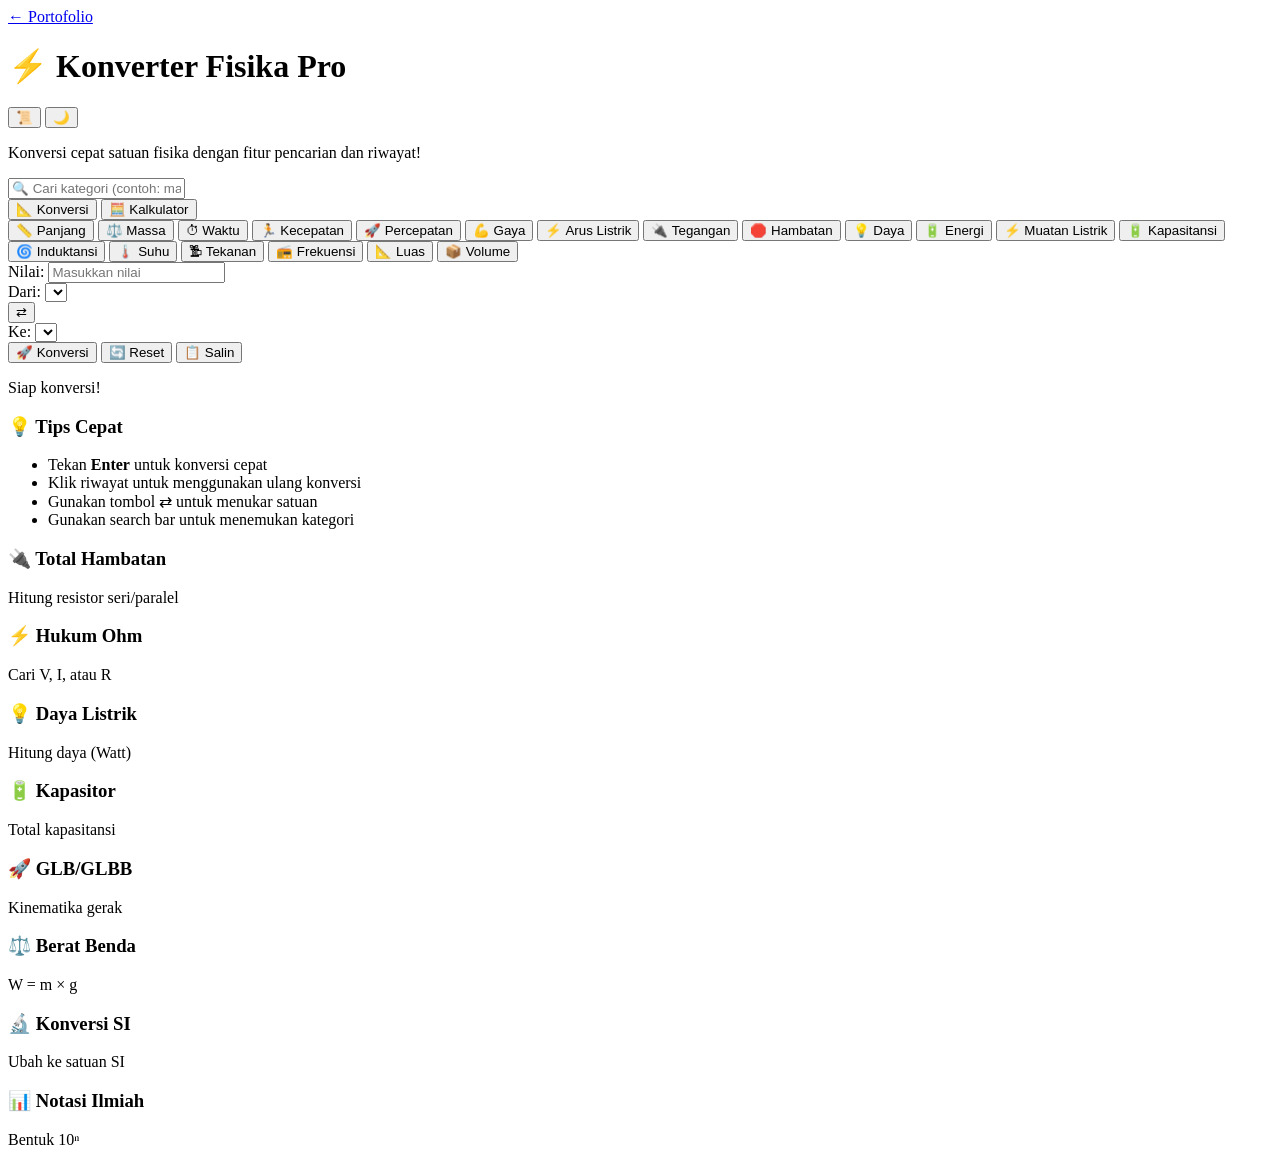
==== projects/kalkulator_fisika/index.html @ 2814cec6 "Update title in index.html" ====
<!DOCTYPE html>
<html lang="id">
<head>
    <meta charset="UTF-8">
    <meta name="viewport" content="width=device-width, initial-scale=1.0">
    <title>Konverter Satuan Fisika </title>
    <link rel="stylesheet" href="styles.css">
</head>
<body>
    <div id="background-layer"></div>
    <div id="app-container">
        <header>
            <div class="header-left">
                <a href="https://eryadin.github.io/Portofolio/" class="back-btn" title="Kembali ke Portofolio">
                    ← Portofolio
                </a>
            </div>
            <h1>⚡ Konverter Fisika Pro</h1>
            <div class="header-controls">
                <button class="icon-btn" id="history-toggle" title="Riwayat">📜</button>
                <button class="icon-btn" id="theme-toggle" title="Tema">🌙</button>
            </div>
        </header>
        <p>Konversi cepat satuan fisika dengan fitur pencarian dan riwayat!</p>
        
        <input type="text" id="search-bar" placeholder="🔍 Cari kategori (contoh: massa, energi, waktu...)">
        
        <!-- Main Tabs -->
        <div class="main-tabs">
            <button class="tab-btn active" data-tab="converter">📐 Konversi</button>
            <button class="tab-btn" data-tab="calculator">🧮 Kalkulator</button>
        </div>

        <!-- Converter Section -->
        <div id="converter-section" class="tab-content active">
            <div id="menu-bar">
                <button class="menu-item active" data-category="panjang">📏 Panjang</button>
                <button class="menu-item" data-category="massa">⚖️ Massa</button>
                <button class="menu-item" data-category="waktu">⏱ Waktu</button>
                <button class="menu-item" data-category="kecepatan">🏃 Kecepatan</button>
                <button class="menu-item" data-category="percepatan">🚀 Percepatan</button>
                <button class="menu-item" data-category="gaya">💪 Gaya</button>
                <button class="menu-item" data-category="arus">⚡ Arus Listrik</button>
                <button class="menu-item" data-category="tegangan">🔌 Tegangan</button>
                <button class="menu-item" data-category="hambatan">🛑 Hambatan</button>
                <button class="menu-item" data-category="daya">💡 Daya</button>
                <button class="menu-item" data-category="energi">🔋 Energi</button>
                <button class="menu-item" data-category="muatan">⚡ Muatan Listrik</button>
                <button class="menu-item" data-category="kapasitansi">🔋 Kapasitansi</button>
                <button class="menu-item" data-category="induktansi">🌀 Induktansi</button>
                <button class="menu-item" data-category="suhu">🌡️ Suhu</button>
                <button class="menu-item" data-category="tekanan">🗜 Tekanan</button>
                <button class="menu-item" data-category="frekuensi">📻 Frekuensi</button>
                <button class="menu-item" data-category="luas">📐 Luas</button>
                <button class="menu-item" data-category="volume">📦 Volume</button>
            </div>
        
            <div class="card input-panel">
                <div class="input-row">
                    <label for="input-value">Nilai:</label>
                    <input type="number" id="input-value" placeholder="Masukkan nilai" step="any">
                </div>
                <div class="swap-container">
                    <div class="input-row" style="flex: 1;">
                        <label for="input-unit">Dari:</label>
                        <select id="input-unit"></select>
                    </div>
                    <button class="swap-btn" id="swap-btn" title="Tukar satuan">⇄</button>
                    <div class="input-row" style="flex: 1;">
                        <label for="output-unit">Ke:</label>
                        <select id="output-unit"></select>
                    </div>
                </div>
                <div class="button-row">
                    <button id="convert-btn">🚀 Konversi</button>
                    <button id="reset-btn">🔄 Reset</button>
                    <button id="copy-btn">📋 Salin</button>
                </div>
            </div>
        
            <div class="card result-panel">
                <p id="result">Siap konversi!</p>
                <p id="equivalence"></p>
                <div id="formula-container"></div>
            </div>

            <div class="card history-panel" id="history-panel" style="display: none;">
                <h3 style="margin: 0 0 10px 0;">📜 Riwayat Konversi</h3>
                <button id="clear-history" style="width: 100%; margin-bottom: 10px;">🗑️ Hapus Semua</button>
                <div id="history-list"></div>
            </div>

            <div class="card tips-panel">
                <h3>💡 Tips Cepat</h3>
                <ul>
                    <li>Tekan <strong>Enter</strong> untuk konversi cepat</li>
                    <li>Klik riwayat untuk menggunakan ulang konversi</li>
                    <li>Gunakan tombol ⇄ untuk menukar satuan</li>
                    <li>Gunakan search bar untuk menemukan kategori</li>
                </ul>
            </div>
        </div>

        <!-- Calculator Section -->
        <div id="calculator-section" class="tab-content">
            <div class="calculator-menu">
                <div class="calc-card" data-calc="resistor">
                    <h3>🔌 Total Hambatan</h3>
                    <p>Hitung resistor seri/paralel</p>
                </div>
                <div class="calc-card" data-calc="ohm">
                    <h3>⚡ Hukum Ohm</h3>
                    <p>Cari V, I, atau R</p>
                </div>
                <div class="calc-card" data-calc="power">
                    <h3>💡 Daya Listrik</h3>
                    <p>Hitung daya (Watt)</p>
                </div>
                <div class="calc-card" data-calc="capacitor">
                    <h3>🔋 Kapasitor</h3>
                    <p>Total kapasitansi</p>
                </div>
                <div class="calc-card" data-calc="motion">
                    <h3>🚀 GLB/GLBB</h3>
                    <p>Kinematika gerak</p>
                </div>
                <div class="calc-card" data-calc="weight">
                    <h3>⚖️ Berat Benda</h3>
                    <p>W = m × g</p>
                </div>
                <div class="calc-card" data-calc="si-converter">
                    <h3>🔬 Konversi SI</h3>
                    <p>Ubah ke satuan SI</p>
                </div>
                <div class="calc-card" data-calc="scientific">
                    <h3>📊 Notasi Ilmiah</h3>
                    <p>Bentuk 10ⁿ</p>
                </div>
            </div>

            <!-- Calculator Panels (Hidden by default) -->
            <div id="calc-panels"></div>
        </div>
    </div>
    <script src="script.js"></script>
</body>
</html>
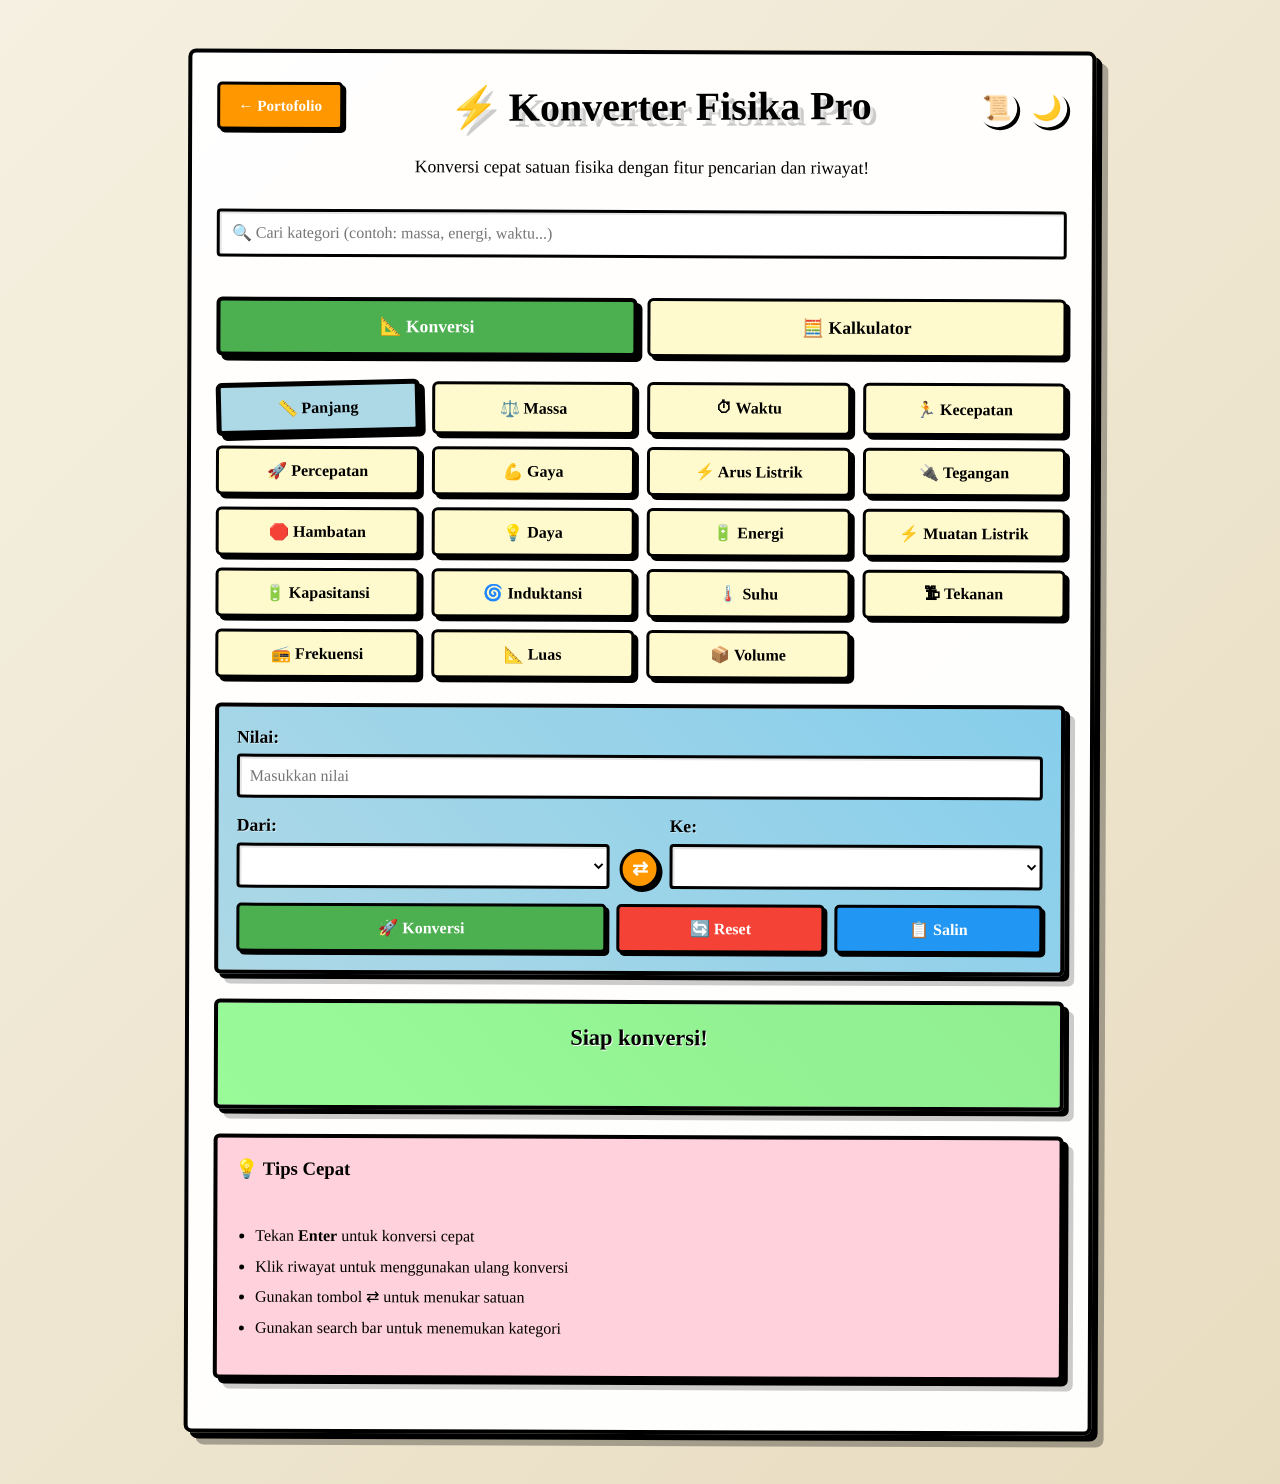
==== commit 229991d8: "Enhance index.html with new calculator features" ====
--- a/projects/kalkulator_fisika/index.html
+++ b/projects/kalkulator_fisika/index.html
@@ -2,8 +2,8 @@
 <html lang="id">
 <head>
     <meta charset="UTF-8">
-    <meta name="viewport" content="width=device-width, initial-scale=1.0">
-    <title>Konverter Satuan Fisika </title>
+    <meta name="viewport" content="width=device-width, initial-scale=1.0, maximum-scale=5.0, user-scalable=yes">
+    <title>Konverter Satuan Fisika</title>
     <link rel="stylesheet" href="styles.css">
 </head>
 <body>
@@ -58,7 +58,7 @@
             <div class="card input-panel">
                 <div class="input-row">
                     <label for="input-value">Nilai:</label>
-                    <input type="number" id="input-value" placeholder="Masukkan nilai" step="any">
+                    <input type="number" inputmode="decimal" id="input-value" placeholder="Masukkan nilai" step="any">
                 </div>
                 <div class="swap-container">
                     <div class="input-row" style="flex: 1;">
@@ -103,7 +103,9 @@
 
         <!-- Calculator Section -->
         <div id="calculator-section" class="tab-content">
+            <h3 style="text-align: center; margin: 20px 0;">🔌 Kalkulator Kelistrikan DC & AC</h3>
             <div class="calculator-menu">
+                <!-- DC Calculators -->
                 <div class="calc-card" data-calc="resistor">
                     <h3>🔌 Total Hambatan</h3>
                     <p>Hitung resistor seri/paralel</p>
@@ -112,14 +114,48 @@
                     <h3>⚡ Hukum Ohm</h3>
                     <p>Cari V, I, atau R</p>
                 </div>
-                <div class="calc-card" data-calc="power">
-                    <h3>💡 Daya Listrik</h3>
-                    <p>Hitung daya (Watt)</p>
+                <div class="calc-card" data-calc="power-dc">
+                    <h3>💡 Daya Listrik DC</h3>
+                    <p>P = VI, I²R, V²/R</p>
                 </div>
                 <div class="calc-card" data-calc="capacitor">
-                    <h3>🔋 Kapasitor</h3>
-                    <p>Total kapasitansi</p>
-                </div>
+                    <h3>🔋 Kapasitor Total</h3>
+                    <p>Seri & Paralel</p>
+                </div>
+                <div class="calc-card" data-calc="inductor">
+                    <h3>🌀 Induktor Total</h3>
+                    <p>Seri & Paralel</p>
+                </div>
+                <div class="calc-card" data-calc="voltage-divider">
+                    <h3>📊 Pembagi Tegangan</h3>
+                    <p>Voltage Divider</p>
+                </div>
+                
+                <!-- AC Calculators -->
+                <div class="calc-card" data-calc="reactance-l">
+                    <h3>🌀 Reaktansi Induktif</h3>
+                    <p>XL = 2πfL</p>
+                </div>
+                <div class="calc-card" data-calc="reactance-c">
+                    <h3>⚡ Reaktansi Kapasitif</h3>
+                    <p>XC = 1/(2πfC)</p>
+                </div>
+                <div class="calc-card" data-calc="impedance">
+                    <h3>⚙️ Impedansi RLC</h3>
+                    <p>Z dari R, XL, XC</p>
+                </div>
+                <div class="calc-card" data-calc="rlc-series">
+                    <h3>🔥 RLC Seri Lengkap</h3>
+                    <p>Dari R, L, C, f</p>
+                </div>
+                <div class="calc-card" data-calc="power-factor">
+                    <h3>📐 Faktor Daya</h3>
+                    <p>cos φ = R/Z</p>
+                </div>
+            </div>
+
+            <h3 style="text-align: center; margin: 30px 0 20px 0;">⚙️ Kalkulator Mekanika & Fisika Dasar</h3>
+            <div class="calculator-menu">
                 <div class="calc-card" data-calc="motion">
                     <h3>🚀 GLB/GLBB</h3>
                     <p>Kinematika gerak</p>
@@ -127,6 +163,26 @@
                 <div class="calc-card" data-calc="weight">
                     <h3>⚖️ Berat Benda</h3>
                     <p>W = m × g</p>
+                </div>
+                <div class="calc-card" data-calc="energy">
+                    <h3>⚡ Energi Kinetik & Potensial</h3>
+                    <p>Ek, Ep, Em</p>
+                </div>
+                <div class="calc-card" data-calc="momentum">
+                    <h3>🎯 Momentum & Impuls</h3>
+                    <p>p = mv, I = FΔt</p>
+                </div>
+                <div class="calc-card" data-calc="work-power">
+                    <h3>🔧 Usaha & Daya</h3>
+                    <p>W = Fs, P = W/t</p>
+                </div>
+                <div class="calc-card" data-calc="density">
+                    <h3>📦 Massa Jenis</h3>
+                    <p>ρ = m/V</p>
+                </div>
+                <div class="calc-card" data-calc="electric-energy">
+                    <h3>💡 Energi Listrik</h3>
+                    <p>kWh & biaya</p>
                 </div>
                 <div class="calc-card" data-calc="si-converter">
                     <h3>🔬 Konversi SI</h3>
@@ -142,6 +198,9 @@
             <div id="calc-panels"></div>
         </div>
     </div>
-    <script src="script.js"></script>
+    
+    <!-- Load JavaScript files -->
+    <script src="js/calculators.js"></script>
+    <script src="js/main.js"></script>
 </body>
 </html>
--- a/projects/kalkulator_fisika/styles.css
+++ b/projects/kalkulator_fisika/styles.css
@@ -0,0 +1,825 @@
+/* ==================== ROOT VARIABLES ==================== */
+:root {
+    --bg-color: linear-gradient(135deg, #f5f0e1, #e8dcc0);
+    --app-bg: rgba(255, 255, 255, 0.95);
+    --card-bg: #fffacd;
+    --input-bg: linear-gradient(45deg, #add8e6, #87ceeb);
+    --result-bg: linear-gradient(45deg, #98fb98, #90ee90);
+    --text-color: #000;
+    --shadow: 6px 6px 0px #000, 12px 12px 0px rgba(0,0,0,0.3);
+    --symbol-color: #333;
+    --symbol-opacity: 0.08;
+    --history-bg: #ffe4b5;
+    --tips-bg: #ffd1dc;
+}
+
+.dark {
+    --bg-color: linear-gradient(135deg, #2c2c2c, #1a1a1a);
+    --app-bg: rgba(30, 30, 30, 0.95);
+    --card-bg: #444;
+    --input-bg: linear-gradient(45deg, #1e3a5f, #2c5aa0);
+    --result-bg: linear-gradient(45deg, #2d5016, #4a7c2a);
+    --text-color: #e0e0e0;
+    --shadow: 6px 6px 0px #333, 12px 12px 0px rgba(0,0,0,0.5);
+    --symbol-color: #aaa;
+    --symbol-opacity: 0.05;
+    --history-bg: #3a3a3a;
+    --tips-bg: #4a4a4a;
+}
+
+/* ==================== BODY & BACKGROUND ==================== */
+body {
+    font-family: 'Comic Sans MS', cursive;
+    margin: 0;
+    padding: 0;
+    background: var(--bg-color);
+    color: var(--text-color);
+    overflow-x: hidden;
+    line-height: 1.4;
+    transition: background 0.3s ease, color 0.3s ease;
+}
+
+#background-layer {
+    position: fixed;
+    top: 0;
+    left: 0;
+    width: 140vw;
+    height: 140vh;
+    pointer-events: none;
+    z-index: -1;
+    overflow: visible;
+}
+
+.symbol {
+    position: absolute;
+    font-size: 1rem;
+    opacity: var(--symbol-opacity);
+    color: var(--symbol-color);
+    font-weight: bold;
+    animation: float 30s ease-in-out infinite;
+}
+
+@keyframes float {
+    0%, 100% { transform: translateY(0px) translateX(0px); }
+    25% { transform: translateY(-15px) translateX(10px); }
+    50% { transform: translateY(10px) translateX(-15px); }
+    75% { transform: translateY(-10px) translateX(15px); }
+}
+
+/* ==================== APP CONTAINER ==================== */
+#app-container {
+    position: relative;
+    max-width: 850px;
+    margin: 50px auto;
+    padding: 25px;
+    background: var(--app-bg);
+    border: 4px solid #000;
+    border-radius: 8px;
+    box-shadow: var(--shadow);
+    z-index: 1;
+    transform: rotate(0.2deg);
+}
+
+/* ==================== HEADER ==================== */
+header {
+    display: flex;
+    justify-content: space-between;
+    align-items: center;
+    margin-bottom: 20px;
+    gap: 15px;
+}
+
+.header-left {
+    flex-shrink: 0;
+}
+
+.back-btn {
+    display: inline-block;
+    padding: 10px 18px;
+    background: #ff9800;
+    color: white;
+    text-decoration: none;
+    border: 3px solid #000;
+    border-radius: 5px;
+    box-shadow: 3px 3px 0px #000;
+    font-weight: bold;
+    font-size: 0.95rem;
+    transition: all 0.1s ease;
+    white-space: nowrap;
+}
+
+.back-btn:hover {
+    transform: translate(2px, 2px);
+    box-shadow: 1px 1px 0px #000;
+    background: #f57c00;
+}
+
+.back-btn:active {
+    transform: translate(3px, 3px);
+    box-shadow: 0px 0px 0px #000;
+}
+
+h1 {
+    text-align: center;
+    color: var(--text-color);
+    font-size: 2.5rem;
+    text-shadow: 3px 3px 0px rgba(255,255,255,0.5), 6px 6px 0px rgba(0,0,0,0.2);
+    margin: 0;
+    transform: rotate(-0.5deg);
+    flex: 1;
+}
+
+.header-controls {
+    display: flex;
+    gap: 10px;
+}
+
+.icon-btn {
+    background: none;
+    border: none;
+    font-size: 1.5rem;
+    cursor: pointer;
+    padding: 5px;
+    border-radius: 50%;
+    transition: background 0.2s ease;
+}
+
+.icon-btn:hover {
+    background: rgba(0,0,0,0.1);
+    transform: scale(1.1);
+}
+
+/* ==================== GENERAL TEXT ==================== */
+p {
+    text-align: center;
+    font-size: 1.1rem;
+    margin: 10px 0;
+    color: var(--text-color);
+}
+
+h3 {
+    color: var(--text-color);
+    margin: 0 0 10px 0;
+}
+
+/* ==================== SEARCH BAR ==================== */
+#search-bar {
+    margin: 20px 0;
+    padding: 12px;
+    width: 100%;
+    border: 3px solid #000;
+    border-radius: 4px;
+    background: #fff;
+    font-family: inherit;
+    font-size: 1rem;
+    box-shadow: inset 2px 2px 0px rgba(0,0,0,0.1);
+    color: #000;
+    box-sizing: border-box;
+}
+
+#search-bar:focus {
+    outline: none;
+    border-color: #ff5722;
+    box-shadow: inset 2px 2px 0px rgba(0,0,0,0.1), 0 0 5px rgba(255,87,34,0.5);
+}
+
+/* ==================== TABS ==================== */
+.main-tabs {
+    display: flex;
+    gap: 10px;
+    margin: 20px 0;
+}
+
+.tab-btn {
+    flex: 1;
+    padding: 15px;
+    background: var(--card-bg);
+    border: 3px solid #000;
+    border-radius: 6px;
+    box-shadow: 4px 4px 0px #000;
+    cursor: pointer;
+    font-family: inherit;
+    font-weight: bold;
+    font-size: 1.1rem;
+    color: var(--text-color);
+    transition: all 0.1s ease;
+}
+
+.tab-btn:hover {
+    transform: translate(2px, 2px);
+    box-shadow: 2px 2px 0px #000;
+    background: #ffe066;
+}
+
+.tab-btn.active {
+    background: #4caf50;
+    color: white;
+    border-width: 4px;
+    box-shadow: 5px 5px 0px #000;
+}
+
+.tab-content {
+    display: none;
+}
+
+.tab-content.active {
+    display: block;
+}
+
+/* ==================== MENU BAR ==================== */
+#menu-bar {
+    display: grid;
+    grid-template-columns: repeat(4, 1fr);
+    gap: 12px;
+    margin: 25px 0;
+}
+
+.menu-item {
+    padding: 12px 18px;
+    background: var(--card-bg);
+    border: 3px solid #000;
+    border-radius: 6px;
+    box-shadow: 4px 4px 0px #000;
+    cursor: pointer;
+    font-family: inherit;
+    font-weight: bold;
+    font-size: 1rem;
+    color: var(--text-color);
+    transition: all 0.1s ease;
+    transform: rotate(0deg);
+}
+
+.menu-item:hover {
+    transform: translate(2px, 2px) rotate(0.5deg);
+    box-shadow: 2px 2px 0px #000;
+    background: #ffe066;
+}
+
+.menu-item.active {
+    border-width: 5px;
+    transform: rotate(-1.5deg);
+    background: #add8e6;
+    box-shadow: 5px 5px 0px #000;
+}
+
+.menu-item.hidden {
+    display: none;
+}
+
+/* ==================== CARDS ==================== */
+.card {
+    margin: 25px 0;
+    padding: 18px;
+    background: var(--card-bg);
+    border: 4px solid #000;
+    border-radius: 6px;
+    box-shadow: 5px 5px 0px #000, 10px 10px 0px rgba(0,0,0,0.2);
+    display: flex;
+    flex-direction: column;
+    gap: 15px;
+    transform: rotate(0deg);
+}
+
+.input-panel {
+    background: var(--input-bg);
+}
+
+.result-panel {
+    background: var(--result-bg);
+    font-size: 1.3rem;
+    font-weight: bold;
+    color: #d32f2f;
+    text-shadow: 1px 1px 0px #fff;
+}
+
+.history-panel {
+    background: var(--history-bg);
+    max-height: 400px;
+    overflow-y: auto;
+}
+
+.tips-panel {
+    background: var(--tips-bg);
+}
+
+.tips-panel ul {
+    margin: 10px 0;
+    padding-left: 20px;
+}
+
+.tips-panel li {
+    margin: 8px 0;
+    color: var(--text-color);
+}
+
+/* ==================== HISTORY ITEMS ==================== */
+.history-item {
+    padding: 10px;
+    margin: 5px 0;
+    background: rgba(255,255,255,0.5);
+    border: 2px solid #000;
+    border-radius: 4px;
+    cursor: pointer;
+    transition: all 0.1s ease;
+    display: flex;
+    justify-content: space-between;
+    align-items: center;
+}
+
+.dark .history-item {
+    background: rgba(100,100,100,0.5);
+}
+
+.history-item:hover {
+    background: rgba(255,255,255,0.8);
+    transform: translateX(5px);
+}
+
+.dark .history-item:hover {
+    background: rgba(150,150,150,0.8);
+}
+
+.history-item-content {
+    flex: 1;
+}
+
+.history-timestamp {
+    font-size: 0.7rem;
+    color: #666;
+    margin-top: 3px;
+}
+
+.delete-btn {
+    background: #f44336;
+    color: white;
+    border: 2px solid #000;
+    border-radius: 3px;
+    padding: 5px 10px;
+    cursor: pointer;
+    font-size: 0.8rem;
+    font-weight: bold;
+}
+
+.delete-btn:hover {
+    background: #d32f2f;
+}
+
+/* ==================== INPUT ROWS & SWAP ==================== */
+.input-row {
+    display: flex;
+    flex-direction: column;
+    gap: 5px;
+}
+
+.swap-container {
+    display: flex;
+    align-items: flex-end;
+    gap: 10px;
+}
+
+.swap-btn {
+    background: #ff9800;
+    color: white;
+    border: 3px solid #000;
+    border-radius: 50%;
+    width: 40px;
+    height: 40px;
+    font-size: 1.2rem;
+    cursor: pointer;
+    box-shadow: 3px 3px 0px #000;
+    transition: all 0.2s ease;
+    margin-bottom: 0;
+    padding: 0;
+}
+
+.swap-btn:hover {
+    transform: rotate(180deg);
+    background: #f57c00;
+}
+
+.button-row {
+    display: flex;
+    gap: 10px;
+}
+
+/* ==================== FORM ELEMENTS ==================== */
+label {
+    font-weight: bold;
+    color: var(--text-color);
+    font-size: 1.1rem;
+    text-shadow: 1px 1px 0px rgba(255,255,255,0.5);
+}
+
+input, select {
+    padding: 10px;
+    border: 3px solid #000;
+    border-radius: 4px;
+    background: #fff;
+    font-family: inherit;
+    font-size: 1rem;
+    box-shadow: inset 2px 2px 0px rgba(0,0,0,0.1);
+    color: #000;
+}
+
+input:focus, select:focus {
+    outline: none;
+    border-color: #ff5722;
+    box-shadow: inset 2px 2px 0px rgba(0,0,0,0.1), 0 0 5px rgba(255,87,34,0.5);
+}
+
+/* ==================== BUTTONS ==================== */
+button {
+    padding: 12px 20px;
+    background: #ffeb3b;
+    border: 3px solid #000;
+    border-radius: 5px;
+    box-shadow: 3px 3px 0px #000;
+    cursor: pointer;
+    font-family: inherit;
+    font-weight: bold;
+    font-size: 1rem;
+    color: #000;
+    transition: all 0.1s ease;
+}
+
+button:hover {
+    transform: translate(2px, 2px);
+    box-shadow: 1px 1px 0px #000;
+    background: #fdd835;
+}
+
+button:active {
+    transform: translate(3px, 3px);
+    box-shadow: 0px 0px 0px #000;
+}
+
+#convert-btn {
+    background: #4caf50;
+    color: white;
+    flex: 2;
+}
+
+#convert-btn:hover {
+    background: #45a049;
+}
+
+#reset-btn {
+    background: #f44336;
+    color: white;
+    flex: 1;
+}
+
+#reset-btn:hover {
+    background: #d32f2f;
+}
+
+#copy-btn {
+    background: #2196f3;
+    color: white;
+    flex: 1;
+}
+
+#copy-btn:hover {
+    background: #1976d2;
+}
+
+#clear-history {
+    background: #ff5722;
+    color: white;
+}
+
+#clear-history:hover {
+    background: #e64a19;
+}
+
+/* ==================== RESULT & FORMULA ==================== */
+#result {
+    margin: 0;
+    font-size: 1.4rem;
+    text-align: center;
+}
+
+#equivalence {
+    margin: 5px 0 0;
+    font-size: 1rem;
+    color: #555;
+    text-align: center;
+    font-style: italic;
+}
+
+.dark #equivalence {
+    color: #aaa;
+}
+
+.formula-box {
+    background: rgba(255,255,255,0.7);
+    padding: 10px;
+    border: 2px solid #000;
+    border-radius: 4px;
+    margin-top: 10px;
+    font-size: 0.9rem;
+    text-align: center;
+    color: #000;
+}
+
+.dark .formula-box {
+    background: rgba(100,100,100,0.7);
+    color: #fff;
+}
+
+/* ==================== NOTIFICATIONS ==================== */
+.notification {
+    position: fixed;
+    top: 20px;
+    right: 20px;
+    background: #4caf50;
+    color: white;
+    padding: 15px 20px;
+    border: 3px solid #000;
+    border-radius: 5px;
+    box-shadow: 4px 4px 0px #000;
+    z-index: 1000;
+    animation: slideIn 0.3s ease;
+}
+
+@keyframes slideIn {
+    from {
+        transform: translateX(400px);
+        opacity: 0;
+    }
+    to {
+        transform: translateX(0);
+        opacity: 1;
+    }
+}
+
+/* ==================== CALCULATOR CARDS ==================== */
+.calculator-menu {
+    display: grid;
+    grid-template-columns: repeat(auto-fit, minmax(250px, 1fr));
+    gap: 15px;
+    margin: 20px 0;
+}
+
+.calc-card {
+    padding: 20px;
+    background: var(--card-bg);
+    border: 3px solid #000;
+    border-radius: 6px;
+    box-shadow: 4px 4px 0px #000;
+    cursor: pointer;
+    transition: all 0.1s ease;
+    transform: rotate(0deg);
+}
+
+.calc-card:hover {
+    transform: translate(2px, 2px) rotate(0.5deg);
+    box-shadow: 2px 2px 0px #000;
+    background: #add8e6;
+}
+
+.calc-card h3 {
+    margin: 0 0 10px 0;
+    font-size: 1.3rem;
+}
+
+.calc-card p {
+    margin: 0;
+    font-size: 0.9rem;
+    color: #666;
+    text-align: left;
+}
+
+.dark .calc-card p {
+    color: #aaa;
+}
+
+/* ==================== CALCULATOR PANELS ==================== */
+.calc-panel {
+    margin: 20px 0;
+}
+
+.calc-panel-header {
+    display: flex;
+    justify-content: space-between;
+    align-items: center;
+    margin-bottom: 15px;
+}
+
+.calc-panel-header h2 {
+    margin: 0;
+    color: var(--text-color);
+}
+
+.close-calc-btn {
+    background: #f44336;
+    color: white;
+    padding: 8px 15px;
+    border: 3px solid #000;
+    border-radius: 5px;
+    cursor: pointer;
+    font-weight: bold;
+}
+
+.calc-input-group {
+    margin: 15px 0;
+}
+
+.calc-input-group label {
+    display: block;
+    margin-bottom: 5px;
+}
+
+.calc-input-group small {
+    display: block;
+    margin-top: 5px;
+    font-size: 0.85rem;
+}
+
+.calc-result-box {
+    background: var(--result-bg);
+    padding: 20px;
+    border: 4px solid #000;
+    border-radius: 6px;
+    margin-top: 20px;
+    box-shadow: 5px 5px 0px #000;
+}
+
+.calc-result-box h3 {
+    margin: 0 0 10px 0;
+    color: #2e7d32;
+}
+
+.calc-formula {
+    background: rgba(255,255,255,0.7);
+    padding: 10px;
+    border: 2px solid #000;
+    border-radius: 4px;
+    margin: 10px 0;
+    font-family: 'Courier New', monospace;
+    color: #000;
+}
+
+.dark .calc-formula {
+    background: rgba(100,100,100,0.7);
+    color: #fff;
+}
+
+.resistor-inputs {
+    display: flex;
+    flex-wrap: wrap;
+    gap: 10px;
+}
+
+.resistor-input-item {
+    flex: 1;
+    min-width: 150px;
+}
+
+.add-resistor-btn {
+    background: #2196f3;
+    color: white;
+    margin-top: 10px;
+    width: 100%;
+}
+
+.mode-selector {
+    display: flex;
+    gap: 10px;
+    margin: 15px 0;
+}
+
+.mode-btn {
+    flex: 1;
+    padding: 10px;
+    background: #e0e0e0;
+    border: 3px solid #000;
+    border-radius: 5px;
+    cursor: pointer;
+    color: #000;
+}
+
+.mode-btn.active {
+    background: #4caf50;
+    color: white;
+}
+
+/* ==================== SCROLLBAR STYLING ==================== */
+.history-panel::-webkit-scrollbar {
+    width: 8px;
+}
+
+.history-panel::-webkit-scrollbar-track {
+    background: rgba(0,0,0,0.1);
+    border-radius: 4px;
+}
+
+.history-panel::-webkit-scrollbar-thumb {
+    background: #888;
+    border-radius: 4px;
+}
+
+.history-panel::-webkit-scrollbar-thumb:hover {
+    background: #555;
+}
+
+/* ==================== RESPONSIVE DESIGN ==================== */
+@media (max-width: 768px) {
+    #app-container {
+        max-width: 95%;
+        margin: 20px auto;
+        padding: 15px;
+        transform: none;
+    }
+    
+    header {
+        flex-wrap: wrap;
+        gap: 10px;
+    }
+    
+    .header-left {
+        order: 1;
+        width: 100%;
+    }
+    
+    .back-btn {
+        width: 100%;
+        text-align: center;
+        padding: 12px;
+        font-size: 1rem;
+    }
+    
+    h1 {
+        order: 2;
+        font-size: 1.8rem;
+        transform: none;
+        width: 100%;
+    }
+    
+    .header-controls {
+        order: 3;
+        width: 100%;
+        justify-content: center;
+        gap: 15px;
+    }
+    
+    .main-tabs {
+        flex-direction: column;
+    }
+    
+    .tab-btn {
+        padding: 12px;
+        font-size: 1rem;
+    }
+    
+    #menu-bar {
+        grid-template-columns: repeat(2, 1fr);
+        gap: 8px;
+    }
+    
+    .menu-item {
+        padding: 10px 15px;
+        font-size: 0.9rem;
+    }
+    
+    .card {
+        padding: 15px;
+        gap: 12px;
+        transform: none;
+    }
+    
+    .button-row {
+        flex-direction: column;
+    }
+    
+    button {
+        width: 100%;
+    }
+    
+    .swap-container {
+        flex-direction: column;
+        align-items: stretch;
+    }
+    
+    .swap-btn {
+        width: 100%;
+        border-radius: 5px;
+        margin: 5px 0;
+    }
+    
+    .swap-btn:hover {
+        transform: rotate(90deg);
+    }
+    
+    .calculator-menu {
+        grid-template-columns: 1fr;
+    }
+    
+    .resistor-inputs {
+        flex-direction: column;
+    }
+    
+    .resistor-input-item {
+        min-width: 100%;
+    }
+}
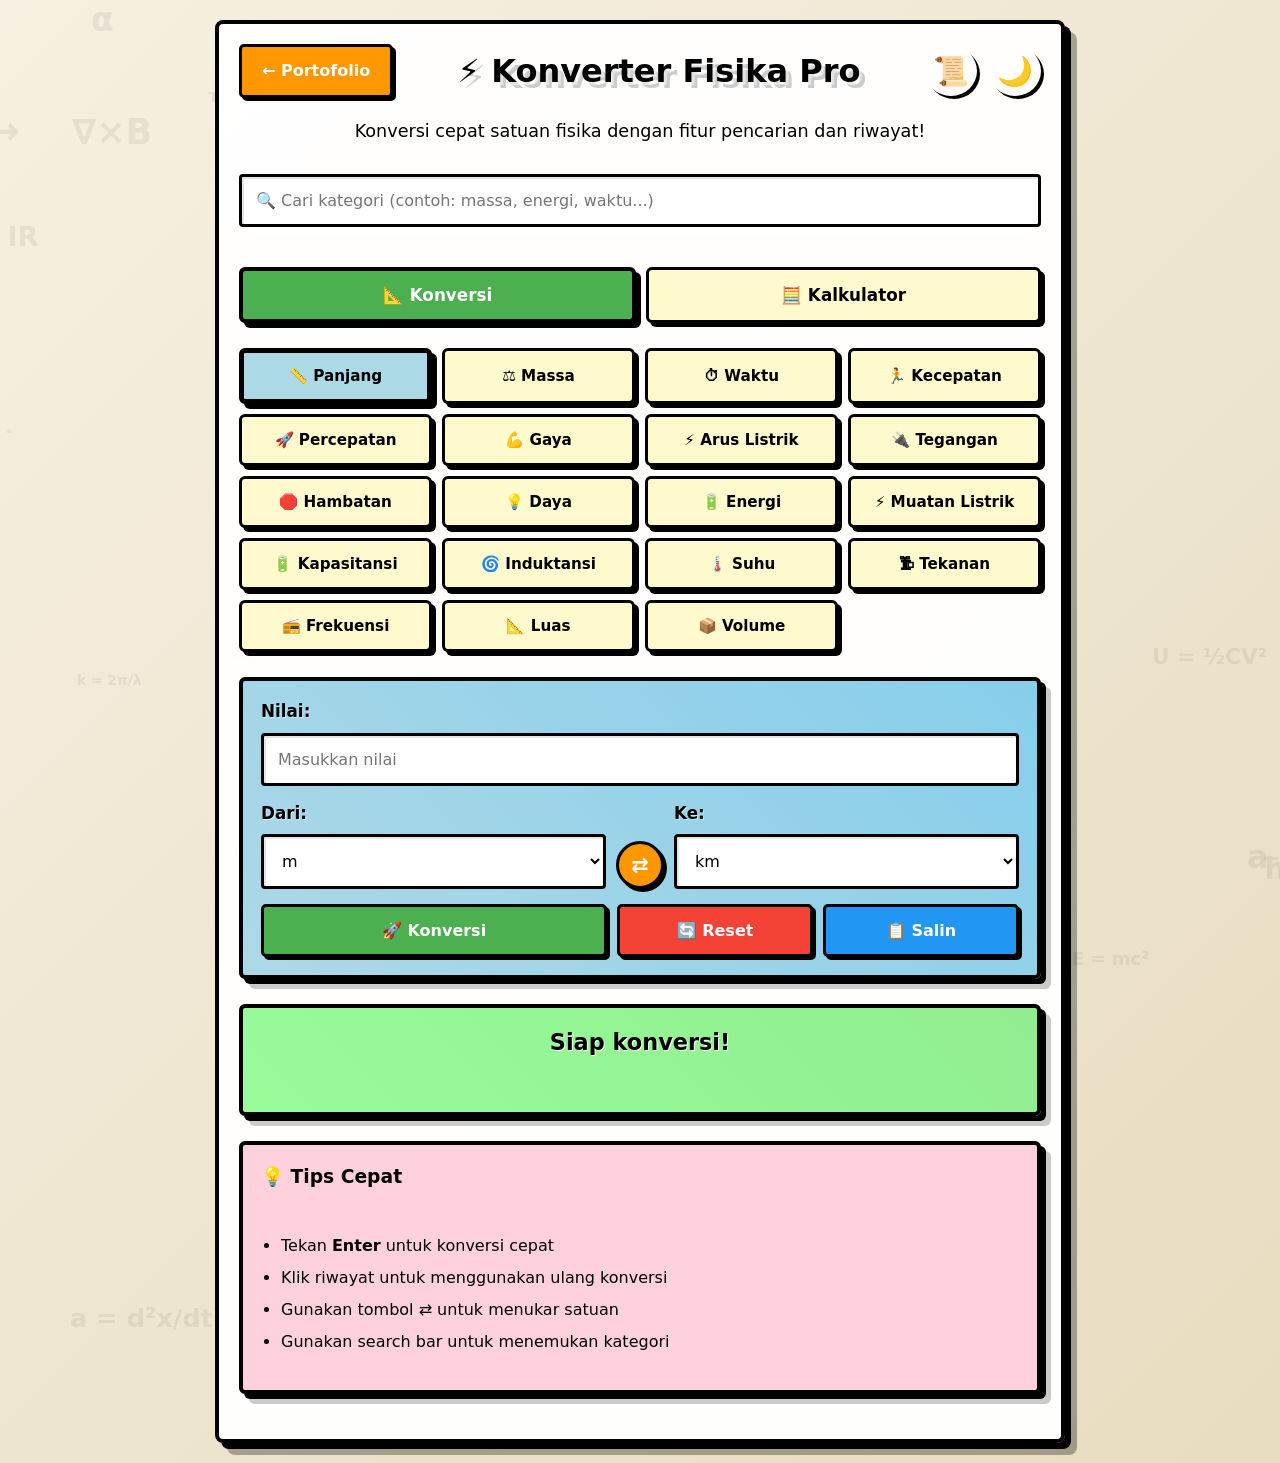
==== commit 30ec054b: "Update script loading order in index.html" ====
--- a/projects/kalkulator_fisika/index.html
+++ b/projects/kalkulator_fisika/index.html
@@ -199,8 +199,10 @@
         </div>
     </div>
     
-    <!-- Load JavaScript files -->
-    <script src="js/calculators.js"></script>
+    <!-- Load JavaScript files IN ORDER -->
+    <script src="js/data.js"></script>
+    <script src="js/calc-listrik.js"></script>
+    <script src="js/calc-mekanika.js"></script>
     <script src="js/main.js"></script>
 </body>
 </html>
--- a/projects/kalkulator_fisika/styles.css
+++ b/projects/kalkulator_fisika/styles.css
@@ -28,15 +28,22 @@
 }
 
 /* ==================== BODY & BACKGROUND ==================== */
-body {
-    font-family: 'Comic Sans MS', cursive;
+* {
     margin: 0;
     padding: 0;
+    box-sizing: border-box;
+}
+
+body {
+    font-family: system-ui, -apple-system, BlinkMacSystemFont, "Segoe UI", Roboto, "Helvetica Neue", Arial, sans-serif;
     background: var(--bg-color);
     color: var(--text-color);
     overflow-x: hidden;
-    line-height: 1.4;
+    line-height: 1.5;
     transition: background 0.3s ease, color 0.3s ease;
+    -webkit-font-smoothing: antialiased;
+    -moz-osx-font-smoothing: grayscale;
+    -webkit-tap-highlight-color: transparent;
 }
 
 #background-layer {
@@ -56,28 +63,28 @@
     opacity: var(--symbol-opacity);
     color: var(--symbol-color);
     font-weight: bold;
-    animation: float 30s ease-in-out infinite;
+    animation: float 50s ease-in-out infinite;
+    will-change: transform;
 }
 
 @keyframes float {
     0%, 100% { transform: translateY(0px) translateX(0px); }
-    25% { transform: translateY(-15px) translateX(10px); }
-    50% { transform: translateY(10px) translateX(-15px); }
-    75% { transform: translateY(-10px) translateX(15px); }
+    25% { transform: translateY(-10px) translateX(8px); }
+    50% { transform: translateY(8px) translateX(-10px); }
+    75% { transform: translateY(-8px) translateX(10px); }
 }
 
 /* ==================== APP CONTAINER ==================== */
 #app-container {
     position: relative;
     max-width: 850px;
-    margin: 50px auto;
-    padding: 25px;
+    margin: 20px auto;
+    padding: 20px;
     background: var(--app-bg);
     border: 4px solid #000;
     border-radius: 8px;
     box-shadow: var(--shadow);
     z-index: 1;
-    transform: rotate(0.2deg);
 }
 
 /* ==================== HEADER ==================== */
@@ -87,6 +94,7 @@
     align-items: center;
     margin-bottom: 20px;
     gap: 15px;
+    flex-wrap: wrap;
 }
 
 .header-left {
@@ -94,8 +102,11 @@
 }
 
 .back-btn {
-    display: inline-block;
-    padding: 10px 18px;
+    display: inline-flex;
+    align-items: center;
+    justify-content: center;
+    padding: 12px 20px;
+    min-height: 48px;
     background: #ff9800;
     color: white;
     text-decoration: none;
@@ -103,50 +114,51 @@
     border-radius: 5px;
     box-shadow: 3px 3px 0px #000;
     font-weight: bold;
-    font-size: 0.95rem;
-    transition: all 0.1s ease;
+    font-size: 1rem;
+    transition: all 0.2s ease;
     white-space: nowrap;
-}
-
-.back-btn:hover {
-    transform: translate(2px, 2px);
-    box-shadow: 1px 1px 0px #000;
-    background: #f57c00;
+    touch-action: manipulation;
 }
 
 .back-btn:active {
     transform: translate(3px, 3px);
     box-shadow: 0px 0px 0px #000;
+    background: #f57c00;
 }
 
 h1 {
     text-align: center;
     color: var(--text-color);
-    font-size: 2.5rem;
+    font-size: 2rem;
     text-shadow: 3px 3px 0px rgba(255,255,255,0.5), 6px 6px 0px rgba(0,0,0,0.2);
     margin: 0;
-    transform: rotate(-0.5deg);
     flex: 1;
 }
 
 .header-controls {
     display: flex;
-    gap: 10px;
+    gap: 12px;
 }
 
 .icon-btn {
     background: none;
     border: none;
-    font-size: 1.5rem;
+    font-size: 1.8rem;
     cursor: pointer;
-    padding: 5px;
+    padding: 8px;
+    min-width: 48px;
+    min-height: 48px;
     border-radius: 50%;
-    transition: background 0.2s ease;
-}
-
-.icon-btn:hover {
-    background: rgba(0,0,0,0.1);
-    transform: scale(1.1);
+    transition: background 0.3s ease;
+    display: flex;
+    align-items: center;
+    justify-content: center;
+    touch-action: manipulation;
+}
+
+.icon-btn:active {
+    background: rgba(0,0,0,0.2);
+    transform: scale(0.95);
 }
 
 /* ==================== GENERAL TEXT ==================== */
@@ -165,8 +177,9 @@
 /* ==================== SEARCH BAR ==================== */
 #search-bar {
     margin: 20px 0;
-    padding: 12px;
+    padding: 14px;
     width: 100%;
+    min-height: 48px;
     border: 3px solid #000;
     border-radius: 4px;
     background: #fff;
@@ -174,7 +187,6 @@
     font-size: 1rem;
     box-shadow: inset 2px 2px 0px rgba(0,0,0,0.1);
     color: #000;
-    box-sizing: border-box;
 }
 
 #search-bar:focus {
@@ -192,7 +204,8 @@
 
 .tab-btn {
     flex: 1;
-    padding: 15px;
+    padding: 14px;
+    min-height: 48px;
     background: var(--card-bg);
     border: 3px solid #000;
     border-radius: 6px;
@@ -200,12 +213,13 @@
     cursor: pointer;
     font-family: inherit;
     font-weight: bold;
-    font-size: 1.1rem;
+    font-size: 1.05rem;
     color: var(--text-color);
-    transition: all 0.1s ease;
-}
-
-.tab-btn:hover {
+    transition: all 0.2s ease;
+    touch-action: manipulation;
+}
+
+.tab-btn:active {
     transform: translate(2px, 2px);
     box-shadow: 2px 2px 0px #000;
     background: #ffe066;
@@ -229,13 +243,14 @@
 /* ==================== MENU BAR ==================== */
 #menu-bar {
     display: grid;
-    grid-template-columns: repeat(4, 1fr);
-    gap: 12px;
+    grid-template-columns: repeat(auto-fit, minmax(140px, 1fr));
+    gap: 10px;
     margin: 25px 0;
 }
 
 .menu-item {
-    padding: 12px 18px;
+    padding: 14px;
+    min-height: 48px;
     background: var(--card-bg);
     border: 3px solid #000;
     border-radius: 6px;
@@ -243,21 +258,24 @@
     cursor: pointer;
     font-family: inherit;
     font-weight: bold;
-    font-size: 1rem;
+    font-size: 0.95rem;
     color: var(--text-color);
-    transition: all 0.1s ease;
-    transform: rotate(0deg);
-}
-
-.menu-item:hover {
-    transform: translate(2px, 2px) rotate(0.5deg);
+    transition: all 0.2s ease;
+    display: flex;
+    align-items: center;
+    justify-content: center;
+    text-align: center;
+    touch-action: manipulation;
+}
+
+.menu-item:active {
+    transform: translate(2px, 2px);
     box-shadow: 2px 2px 0px #000;
     background: #ffe066;
 }
 
 .menu-item.active {
     border-width: 5px;
-    transform: rotate(-1.5deg);
     background: #add8e6;
     box-shadow: 5px 5px 0px #000;
 }
@@ -277,7 +295,6 @@
     display: flex;
     flex-direction: column;
     gap: 15px;
-    transform: rotate(0deg);
 }
 
 .input-panel {
@@ -296,6 +313,7 @@
     background: var(--history-bg);
     max-height: 400px;
     overflow-y: auto;
+    -webkit-overflow-scrolling: touch;
 }
 
 .tips-panel {
@@ -314,28 +332,30 @@
 
 /* ==================== HISTORY ITEMS ==================== */
 .history-item {
-    padding: 10px;
-    margin: 5px 0;
+    padding: 12px;
+    min-height: 48px;
+    margin: 8px 0;
     background: rgba(255,255,255,0.5);
     border: 2px solid #000;
     border-radius: 4px;
     cursor: pointer;
-    transition: all 0.1s ease;
+    transition: all 0.2s ease;
     display: flex;
     justify-content: space-between;
     align-items: center;
+    touch-action: manipulation;
 }
 
 .dark .history-item {
     background: rgba(100,100,100,0.5);
 }
 
-.history-item:hover {
+.history-item:active {
     background: rgba(255,255,255,0.8);
     transform: translateX(5px);
 }
 
-.dark .history-item:hover {
+.dark .history-item:active {
     background: rgba(150,150,150,0.8);
 }
 
@@ -344,31 +364,39 @@
 }
 
 .history-timestamp {
-    font-size: 0.7rem;
+    font-size: 0.75rem;
     color: #666;
     margin-top: 3px;
 }
 
+.dark .history-timestamp {
+    color: #aaa;
+}
+
 .delete-btn {
     background: #f44336;
     color: white;
     border: 2px solid #000;
     border-radius: 3px;
-    padding: 5px 10px;
+    padding: 8px 12px;
+    min-width: 48px;
+    min-height: 48px;
     cursor: pointer;
-    font-size: 0.8rem;
+    font-size: 0.9rem;
     font-weight: bold;
-}
-
-.delete-btn:hover {
+    touch-action: manipulation;
+}
+
+.delete-btn:active {
     background: #d32f2f;
+    transform: scale(0.95);
 }
 
 /* ==================== INPUT ROWS & SWAP ==================== */
 .input-row {
     display: flex;
     flex-direction: column;
-    gap: 5px;
+    gap: 8px;
 }
 
 .swap-container {
@@ -382,18 +410,25 @@
     color: white;
     border: 3px solid #000;
     border-radius: 50%;
-    width: 40px;
-    height: 40px;
-    font-size: 1.2rem;
+    min-width: 48px;
+    min-height: 48px;
+    width: 48px;
+    height: 48px;
+    font-size: 1.3rem;
     cursor: pointer;
     box-shadow: 3px 3px 0px #000;
-    transition: all 0.2s ease;
+    transition: all 0.3s ease;
     margin-bottom: 0;
     padding: 0;
-}
-
-.swap-btn:hover {
-    transform: rotate(180deg);
+    display: flex;
+    align-items: center;
+    justify-content: center;
+    touch-action: manipulation;
+}
+
+.swap-btn:active {
+    transform: rotate(180deg) translate(-3px, -3px);
+    box-shadow: 0px 0px 0px #000;
     background: #f57c00;
 }
 
@@ -406,12 +441,13 @@
 label {
     font-weight: bold;
     color: var(--text-color);
-    font-size: 1.1rem;
+    font-size: 1.05rem;
     text-shadow: 1px 1px 0px rgba(255,255,255,0.5);
 }
 
 input, select {
-    padding: 10px;
+    padding: 14px;
+    min-height: 48px;
     border: 3px solid #000;
     border-radius: 4px;
     background: #fff;
@@ -427,9 +463,21 @@
     box-shadow: inset 2px 2px 0px rgba(0,0,0,0.1), 0 0 5px rgba(255,87,34,0.5);
 }
 
+/* Remove spinner on number input for cleaner mobile look */
+input[type="number"]::-webkit-inner-spin-button,
+input[type="number"]::-webkit-outer-spin-button {
+    -webkit-appearance: none;
+    margin: 0;
+}
+
+input[type="number"] {
+    -moz-appearance: textfield;
+}
+
 /* ==================== BUTTONS ==================== */
 button {
-    padding: 12px 20px;
+    padding: 14px 20px;
+    min-height: 48px;
     background: #ffeb3b;
     border: 3px solid #000;
     border-radius: 5px;
@@ -439,13 +487,8 @@
     font-weight: bold;
     font-size: 1rem;
     color: #000;
-    transition: all 0.1s ease;
-}
-
-button:hover {
-    transform: translate(2px, 2px);
-    box-shadow: 1px 1px 0px #000;
-    background: #fdd835;
+    transition: all 0.2s ease;
+    touch-action: manipulation;
 }
 
 button:active {
@@ -459,7 +502,7 @@
     flex: 2;
 }
 
-#convert-btn:hover {
+#convert-btn:active {
     background: #45a049;
 }
 
@@ -469,7 +512,7 @@
     flex: 1;
 }
 
-#reset-btn:hover {
+#reset-btn:active {
     background: #d32f2f;
 }
 
@@ -479,7 +522,7 @@
     flex: 1;
 }
 
-#copy-btn:hover {
+#copy-btn:active {
     background: #1976d2;
 }
 
@@ -488,7 +531,7 @@
     color: white;
 }
 
-#clear-history:hover {
+#clear-history:active {
     background: #e64a19;
 }
 
@@ -513,11 +556,11 @@
 
 .formula-box {
     background: rgba(255,255,255,0.7);
-    padding: 10px;
+    padding: 12px;
     border: 2px solid #000;
     border-radius: 4px;
     margin-top: 10px;
-    font-size: 0.9rem;
+    font-size: 0.95rem;
     text-align: center;
     color: #000;
 }
@@ -532,6 +575,7 @@
     position: fixed;
     top: 20px;
     right: 20px;
+    left: 20px;
     background: #4caf50;
     color: white;
     padding: 15px 20px;
@@ -540,15 +584,16 @@
     box-shadow: 4px 4px 0px #000;
     z-index: 1000;
     animation: slideIn 0.3s ease;
+    text-align: center;
 }
 
 @keyframes slideIn {
     from {
-        transform: translateX(400px);
+        transform: translateY(-100px);
         opacity: 0;
     }
     to {
-        transform: translateX(0);
+        transform: translateY(0);
         opacity: 1;
     }
 }
@@ -556,31 +601,35 @@
 /* ==================== CALCULATOR CARDS ==================== */
 .calculator-menu {
     display: grid;
-    grid-template-columns: repeat(auto-fit, minmax(250px, 1fr));
-    gap: 15px;
+    grid-template-columns: repeat(auto-fit, minmax(200px, 1fr));
+    gap: 12px;
     margin: 20px 0;
 }
 
 .calc-card {
-    padding: 20px;
+    padding: 18px;
+    min-height: 100px;
     background: var(--card-bg);
     border: 3px solid #000;
     border-radius: 6px;
     box-shadow: 4px 4px 0px #000;
     cursor: pointer;
-    transition: all 0.1s ease;
-    transform: rotate(0deg);
-}
-
-.calc-card:hover {
-    transform: translate(2px, 2px) rotate(0.5deg);
+    transition: all 0.2s ease;
+    display: flex;
+    flex-direction: column;
+    justify-content: center;
+    touch-action: manipulation;
+}
+
+.calc-card:active {
+    transform: translate(2px, 2px);
     box-shadow: 2px 2px 0px #000;
     background: #add8e6;
 }
 
 .calc-card h3 {
-    margin: 0 0 10px 0;
-    font-size: 1.3rem;
+    margin: 0 0 8px 0;
+    font-size: 1.2rem;
 }
 
 .calc-card p {
@@ -604,21 +653,29 @@
     justify-content: space-between;
     align-items: center;
     margin-bottom: 15px;
+    gap: 10px;
 }
 
 .calc-panel-header h2 {
     margin: 0;
     color: var(--text-color);
+    font-size: 1.3rem;
 }
 
 .close-calc-btn {
     background: #f44336;
     color: white;
-    padding: 8px 15px;
+    padding: 10px 15px;
+    min-height: 48px;
     border: 3px solid #000;
     border-radius: 5px;
     cursor: pointer;
     font-weight: bold;
+    touch-action: manipulation;
+}
+
+.close-calc-btn:active {
+    background: #d32f2f;
 }
 
 .calc-input-group {
@@ -627,13 +684,18 @@
 
 .calc-input-group label {
     display: block;
-    margin-bottom: 5px;
+    margin-bottom: 8px;
 }
 
 .calc-input-group small {
     display: block;
     margin-top: 5px;
     font-size: 0.85rem;
+    color: #666;
+}
+
+.dark .calc-input-group small {
+    color: #aaa;
 }
 
 .calc-result-box {
@@ -650,14 +712,20 @@
     color: #2e7d32;
 }
 
+.dark .calc-result-box h3 {
+    color: #81c784;
+}
+
 .calc-formula {
     background: rgba(255,255,255,0.7);
-    padding: 10px;
+    padding: 12px;
     border: 2px solid #000;
     border-radius: 4px;
     margin: 10px 0;
     font-family: 'Courier New', monospace;
     color: #000;
+    font-size: 0.9rem;
+    overflow-x: auto;
 }
 
 .dark .calc-formula {
@@ -673,7 +741,7 @@
 
 .resistor-input-item {
     flex: 1;
-    min-width: 150px;
+    min-width: 100%;
 }
 
 .add-resistor-btn {
@@ -683,6 +751,10 @@
     width: 100%;
 }
 
+.add-resistor-btn:active {
+    background: #1976d2;
+}
+
 .mode-selector {
     display: flex;
     gap: 10px;
@@ -691,12 +763,19 @@
 
 .mode-btn {
     flex: 1;
-    padding: 10px;
+    padding: 12px;
+    min-height: 48px;
     background: #e0e0e0;
     border: 3px solid #000;
     border-radius: 5px;
     cursor: pointer;
     color: #000;
+    font-weight: bold;
+    touch-action: manipulation;
+}
+
+.mode-btn:active {
+    transform: scale(0.98);
 }
 
 .mode-btn.active {
@@ -706,7 +785,7 @@
 
 /* ==================== SCROLLBAR STYLING ==================== */
 .history-panel::-webkit-scrollbar {
-    width: 8px;
+    width: 10px;
 }
 
 .history-panel::-webkit-scrollbar-track {
@@ -719,57 +798,43 @@
     border-radius: 4px;
 }
 
-.history-panel::-webkit-scrollbar-thumb:hover {
+.history-panel::-webkit-scrollbar-thumb:active {
     background: #555;
 }
 
 /* ==================== RESPONSIVE DESIGN ==================== */
 @media (max-width: 768px) {
     #app-container {
-        max-width: 95%;
-        margin: 20px auto;
+        max-width: 100%;
+        margin: 10px;
         padding: 15px;
-        transform: none;
+        border-radius: 6px;
     }
     
     header {
-        flex-wrap: wrap;
-        gap: 10px;
-    }
-    
-    .header-left {
-        order: 1;
-        width: 100%;
+        flex-direction: column;
+        align-items: stretch;
     }
     
     .back-btn {
         width: 100%;
         text-align: center;
-        padding: 12px;
-        font-size: 1rem;
     }
     
     h1 {
-        order: 2;
-        font-size: 1.8rem;
-        transform: none;
+        font-size: 1.6rem;
         width: 100%;
+        text-align: center;
     }
     
     .header-controls {
-        order: 3;
         width: 100%;
         justify-content: center;
-        gap: 15px;
+        gap: 20px;
     }
     
     .main-tabs {
         flex-direction: column;
-    }
-    
-    .tab-btn {
-        padding: 12px;
-        font-size: 1rem;
     }
     
     #menu-bar {
@@ -778,22 +843,12 @@
     }
     
     .menu-item {
-        padding: 10px 15px;
         font-size: 0.9rem;
-    }
-    
-    .card {
-        padding: 15px;
-        gap: 12px;
-        transform: none;
+        padding: 12px 8px;
     }
     
     .button-row {
         flex-direction: column;
-    }
-    
-    button {
-        width: 100%;
     }
     
     .swap-container {
@@ -804,22 +859,87 @@
     .swap-btn {
         width: 100%;
         border-radius: 5px;
-        margin: 5px 0;
-    }
-    
-    .swap-btn:hover {
-        transform: rotate(90deg);
+        margin: 8px 0;
+        min-height: 48px;
+        height: 48px;
     }
     
     .calculator-menu {
         grid-template-columns: 1fr;
     }
     
-    .resistor-inputs {
-        flex-direction: column;
-    }
-    
     .resistor-input-item {
         min-width: 100%;
     }
-}
+    
+    .calc-panel-header {
+        flex-direction: column;
+        align-items: stretch;
+    }
+    
+    .calc-panel-header h2 {
+        font-size: 1.2rem;
+        text-align: center;
+    }
+    
+    .close-calc-btn {
+        width: 100%;
+    }
+    
+    .notification {
+        left: 10px;
+        right: 10px;
+    }
+}
+
+@media (min-width: 769px) {
+    #menu-bar {
+        grid-template-columns: repeat(4, 1fr);
+    }
+    
+    .calculator-menu {
+        grid-template-columns: repeat(3, 1fr);
+    }
+    
+    .resistor-input-item {
+        min-width: 150px;
+    }
+}
+
+@media (min-width: 1024px) {
+    .calculator-menu {
+        grid-template-columns: repeat(4, 1fr);
+    }
+}
+
+/* ==================== ACCESSIBILITY ==================== */
+@media (prefers-reduced-motion: reduce) {
+    * {
+        animation-duration: 0.01ms !important;
+        animation-iteration-count: 1 !important;
+        transition-duration: 0.01ms !important;
+    }
+    
+    .symbol {
+        animation: none;
+    }
+}
+
+/* ==================== PRINT STYLES ==================== */
+@media print {
+    #background-layer,
+    .back-btn,
+    .icon-btn,
+    #search-bar,
+    .main-tabs,
+    #menu-bar,
+    .button-row,
+    .tips-panel {
+        display: none !important;
+    }
+    
+    #app-container {
+        box-shadow: none;
+        border: 1px solid #000;
+    }
+}
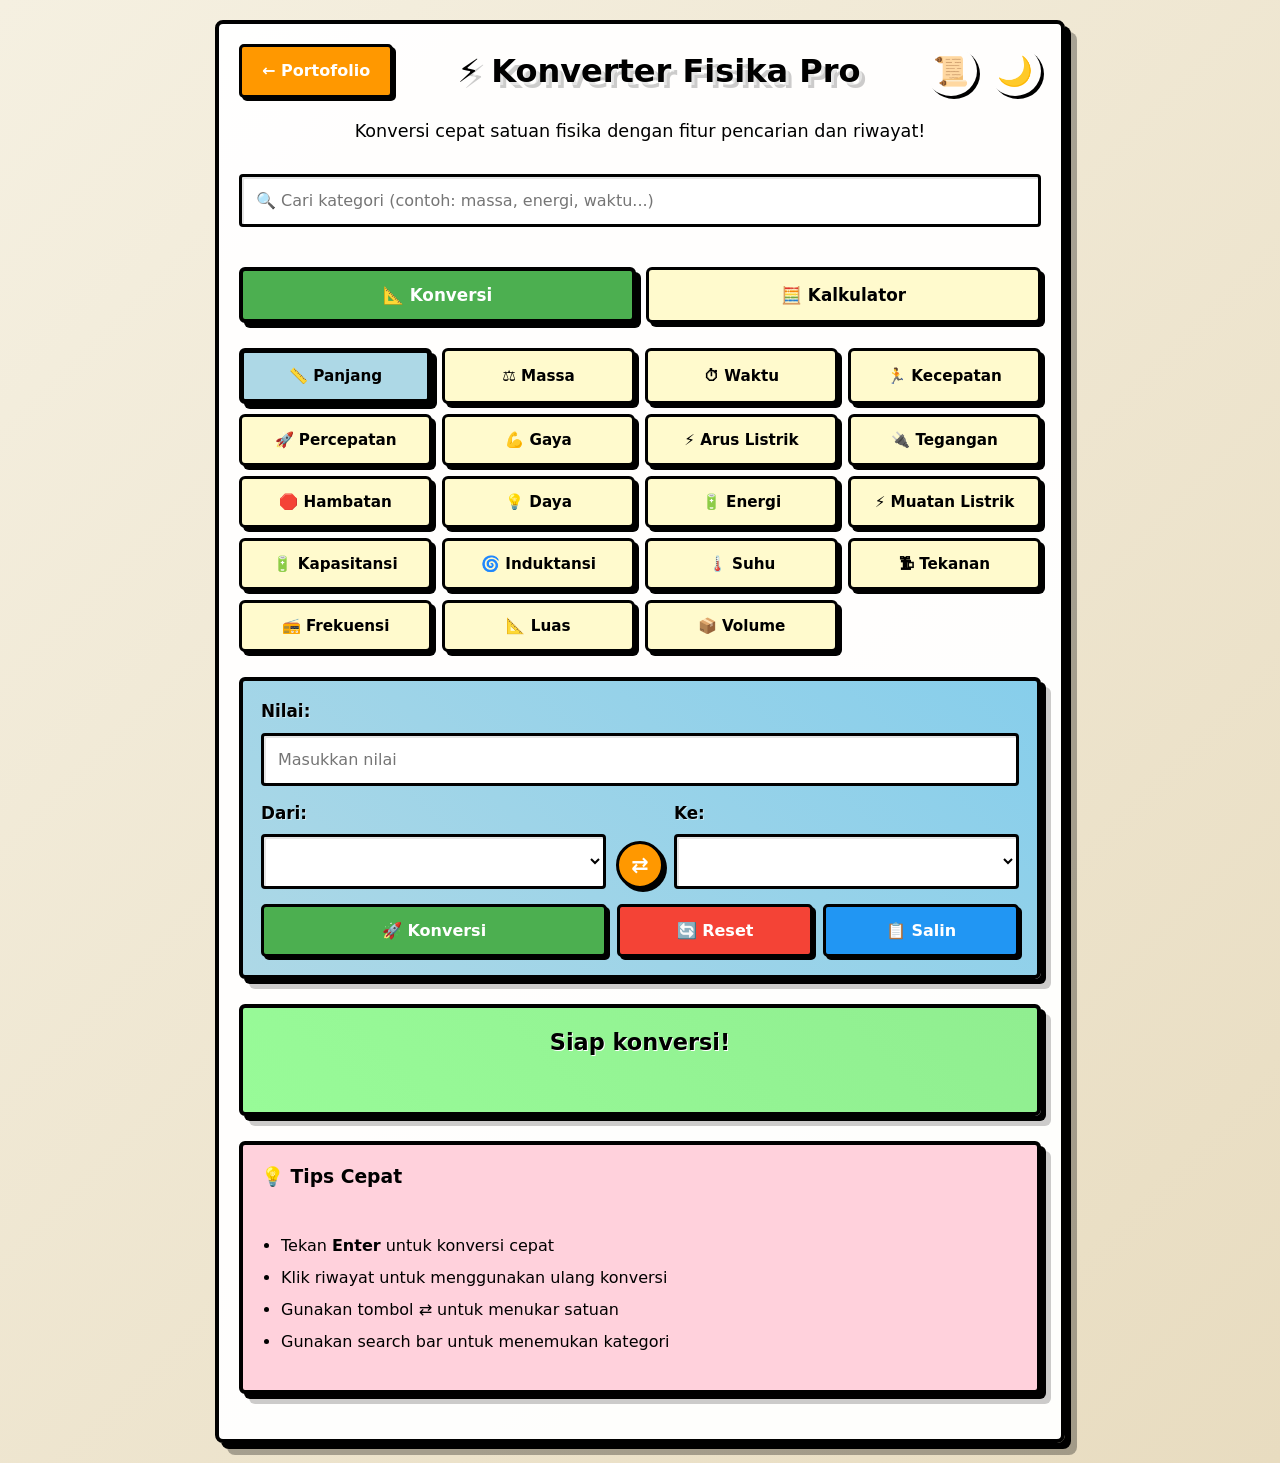
==== commit cc0cf2b5: "Update index.html" ====
--- a/projects/kalkulator_fisika/index.html
+++ b/projects/kalkulator_fisika/index.html
@@ -103,106 +103,30 @@
 
         <!-- Calculator Section -->
         <div id="calculator-section" class="tab-content">
+            <!-- Kalkulator Kelistrikan -->
             <h3 style="text-align: center; margin: 20px 0;">🔌 Kalkulator Kelistrikan DC & AC</h3>
-            <div class="calculator-menu">
-                <!-- DC Calculators -->
-                <div class="calc-card" data-calc="resistor">
-                    <h3>🔌 Total Hambatan</h3>
-                    <p>Hitung resistor seri/paralel</p>
-                </div>
-                <div class="calc-card" data-calc="ohm">
-                    <h3>⚡ Hukum Ohm</h3>
-                    <p>Cari V, I, atau R</p>
-                </div>
-                <div class="calc-card" data-calc="power-dc">
-                    <h3>💡 Daya Listrik DC</h3>
-                    <p>P = VI, I²R, V²/R</p>
-                </div>
-                <div class="calc-card" data-calc="capacitor">
-                    <h3>🔋 Kapasitor Total</h3>
-                    <p>Seri & Paralel</p>
-                </div>
-                <div class="calc-card" data-calc="inductor">
-                    <h3>🌀 Induktor Total</h3>
-                    <p>Seri & Paralel</p>
-                </div>
-                <div class="calc-card" data-calc="voltage-divider">
-                    <h3>📊 Pembagi Tegangan</h3>
-                    <p>Voltage Divider</p>
-                </div>
-                
-                <!-- AC Calculators -->
-                <div class="calc-card" data-calc="reactance-l">
-                    <h3>🌀 Reaktansi Induktif</h3>
-                    <p>XL = 2πfL</p>
-                </div>
-                <div class="calc-card" data-calc="reactance-c">
-                    <h3>⚡ Reaktansi Kapasitif</h3>
-                    <p>XC = 1/(2πfC)</p>
-                </div>
-                <div class="calc-card" data-calc="impedance">
-                    <h3>⚙️ Impedansi RLC</h3>
-                    <p>Z dari R, XL, XC</p>
-                </div>
-                <div class="calc-card" data-calc="rlc-series">
-                    <h3>🔥 RLC Seri Lengkap</h3>
-                    <p>Dari R, L, C, f</p>
-                </div>
-                <div class="calc-card" data-calc="power-factor">
-                    <h3>📐 Faktor Daya</h3>
-                    <p>cos φ = R/Z</p>
-                </div>
+            <div id="calculator-menu-listrik" class="calculator-menu">
+                <!-- Akan diisi oleh JavaScript dari registry -->
             </div>
 
+            <!-- Kalkulator Mekanika -->
             <h3 style="text-align: center; margin: 30px 0 20px 0;">⚙️ Kalkulator Mekanika & Fisika Dasar</h3>
-            <div class="calculator-menu">
-                <div class="calc-card" data-calc="motion">
-                    <h3>🚀 GLB/GLBB</h3>
-                    <p>Kinematika gerak</p>
-                </div>
-                <div class="calc-card" data-calc="weight">
-                    <h3>⚖️ Berat Benda</h3>
-                    <p>W = m × g</p>
-                </div>
-                <div class="calc-card" data-calc="energy">
-                    <h3>⚡ Energi Kinetik & Potensial</h3>
-                    <p>Ek, Ep, Em</p>
-                </div>
-                <div class="calc-card" data-calc="momentum">
-                    <h3>🎯 Momentum & Impuls</h3>
-                    <p>p = mv, I = FΔt</p>
-                </div>
-                <div class="calc-card" data-calc="work-power">
-                    <h3>🔧 Usaha & Daya</h3>
-                    <p>W = Fs, P = W/t</p>
-                </div>
-                <div class="calc-card" data-calc="density">
-                    <h3>📦 Massa Jenis</h3>
-                    <p>ρ = m/V</p>
-                </div>
-                <div class="calc-card" data-calc="electric-energy">
-                    <h3>💡 Energi Listrik</h3>
-                    <p>kWh & biaya</p>
-                </div>
-                <div class="calc-card" data-calc="si-converter">
-                    <h3>🔬 Konversi SI</h3>
-                    <p>Ubah ke satuan SI</p>
-                </div>
-                <div class="calc-card" data-calc="scientific">
-                    <h3>📊 Notasi Ilmiah</h3>
-                    <p>Bentuk 10ⁿ</p>
-                </div>
+            <div id="calculator-menu-mekanika" class="calculator-menu">
+                <!-- Akan diisi oleh JavaScript dari registry -->
             </div>
 
-            <!-- Calculator Panels (Hidden by default) -->
+            <!-- Kalkulator Termodinamika -->
+            <h3 style="text-align: center; margin: 30px 0 20px 0;">🌡️ Kalkulator Termodinamika</h3>
+            <div id="calculator-menu-termodinamika" class="calculator-menu">
+                <!-- Akan diisi oleh JavaScript dari registry -->
+            </div>
+
+            <!-- Calculator Panels (Dinamis) -->
             <div id="calc-panels"></div>
         </div>
     </div>
     
-    <!-- Load JavaScript files IN ORDER -->
-    <script src="js/data.js"></script>
-    <script src="js/calc-listrik.js"></script>
-    <script src="js/calc-mekanika.js"></script>
-    <script src="js/main.js"></script>
+    <!-- Load JavaScript Modules -->
+    <script type="module" src="js/app.js"></script>
 </body>
 </html>
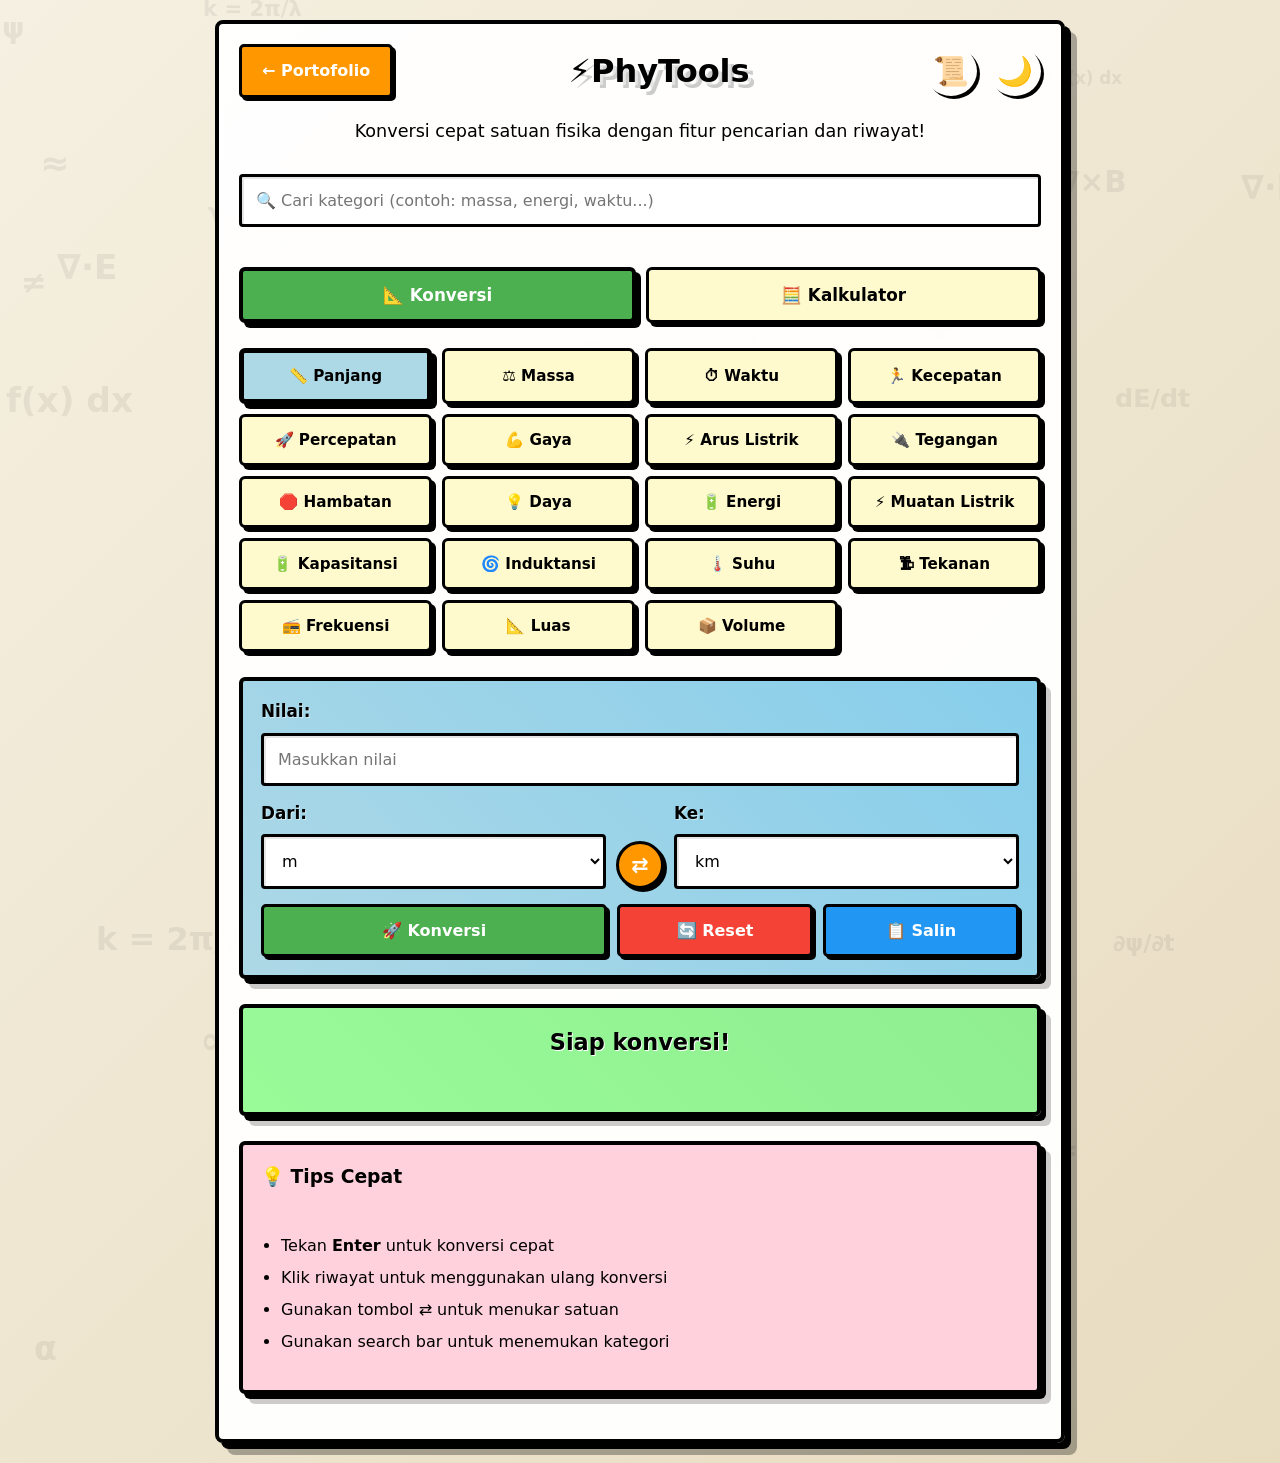
==== commit 8bfd2fa9: "Update index.html" ====
--- a/projects/kalkulator_fisika/index.html
+++ b/projects/kalkulator_fisika/index.html
@@ -15,7 +15,7 @@
                     ← Portofolio
                 </a>
             </div>
-            <h1>⚡ Konverter Fisika Pro</h1>
+            <h1>⚡PhyTools  </h1>
             <div class="header-controls">
                 <button class="icon-btn" id="history-toggle" title="Riwayat">📜</button>
                 <button class="icon-btn" id="theme-toggle" title="Tema">🌙</button>
--- a/projects/kalkulator_fisika/styles.css
+++ b/projects/kalkulator_fisika/styles.css
@@ -463,7 +463,6 @@
     box-shadow: inset 2px 2px 0px rgba(0,0,0,0.1), 0 0 5px rgba(255,87,34,0.5);
 }
 
-/* Remove spinner on number input for cleaner mobile look */
 input[type="number"]::-webkit-inner-spin-button,
 input[type="number"]::-webkit-outer-spin-button {
     -webkit-appearance: none;
@@ -645,14 +644,19 @@
 
 /* ==================== CALCULATOR PANELS ==================== */
 .calc-panel {
-    margin: 20px 0;
+    margin: 30px 0;
+    padding: 20px;
+    background: var(--card-bg);
+    border: 4px solid #000;
+    border-radius: 6px;
+    box-shadow: 5px 5px 0px #000;
 }
 
 .calc-panel-header {
     display: flex;
     justify-content: space-between;
     align-items: center;
-    margin-bottom: 15px;
+    margin-bottom: 20px;
     gap: 10px;
 }
 
@@ -733,28 +737,20 @@
     color: #fff;
 }
 
-.resistor-inputs {
-    display: flex;
-    flex-wrap: wrap;
-    gap: 10px;
-}
-
-.resistor-input-item {
-    flex: 1;
-    min-width: 100%;
-}
-
-.add-resistor-btn {
-    background: #2196f3;
-    color: white;
-    margin-top: 10px;
-    width: 100%;
-}
-
-.add-resistor-btn:active {
-    background: #1976d2;
-}
-
+.calc-result-item {
+    padding: 10px;
+    background: rgba(255,255,255,0.5);
+    border: 2px solid #000;
+    border-radius: 4px;
+    margin: 8px 0;
+    font-size: 1.05rem;
+}
+
+.dark .calc-result-item {
+    background: rgba(100,100,100,0.5);
+}
+
+/* ==================== MODE SELECTOR ==================== */
 .mode-selector {
     display: flex;
     gap: 10px;
@@ -783,7 +779,42 @@
     color: white;
 }
 
-/* ==================== SCROLLBAR STYLING ==================== */
+/* ==================== DYNAMIC INPUTS ==================== */
+.dynamic-inputs {
+    display: flex;
+    flex-direction: column;
+    gap: 10px;
+    margin: 15px 0;
+}
+
+.dynamic-input-item {
+    display: flex;
+    gap: 10px;
+    align-items: center;
+}
+
+.dynamic-input-item input {
+    flex: 1;
+}
+
+.remove-btn {
+    background: #f44336;
+    color: white;
+    padding: 10px;
+    min-width: 48px;
+    min-height: 48px;
+    border: 3px solid #000;
+    border-radius: 5px;
+}
+
+.add-btn {
+    background: #2196f3;
+    color: white;
+    margin-top: 10px;
+    width: 100%;
+}
+
+/* ==================== SCROLLBAR ==================== */
 .history-panel::-webkit-scrollbar {
     width: 10px;
 }
@@ -868,10 +899,6 @@
         grid-template-columns: 1fr;
     }
     
-    .resistor-input-item {
-        min-width: 100%;
-    }
-    
     .calc-panel-header {
         flex-direction: column;
         align-items: stretch;
@@ -899,10 +926,6 @@
     
     .calculator-menu {
         grid-template-columns: repeat(3, 1fr);
-    }
-    
-    .resistor-input-item {
-        min-width: 150px;
     }
 }
 
